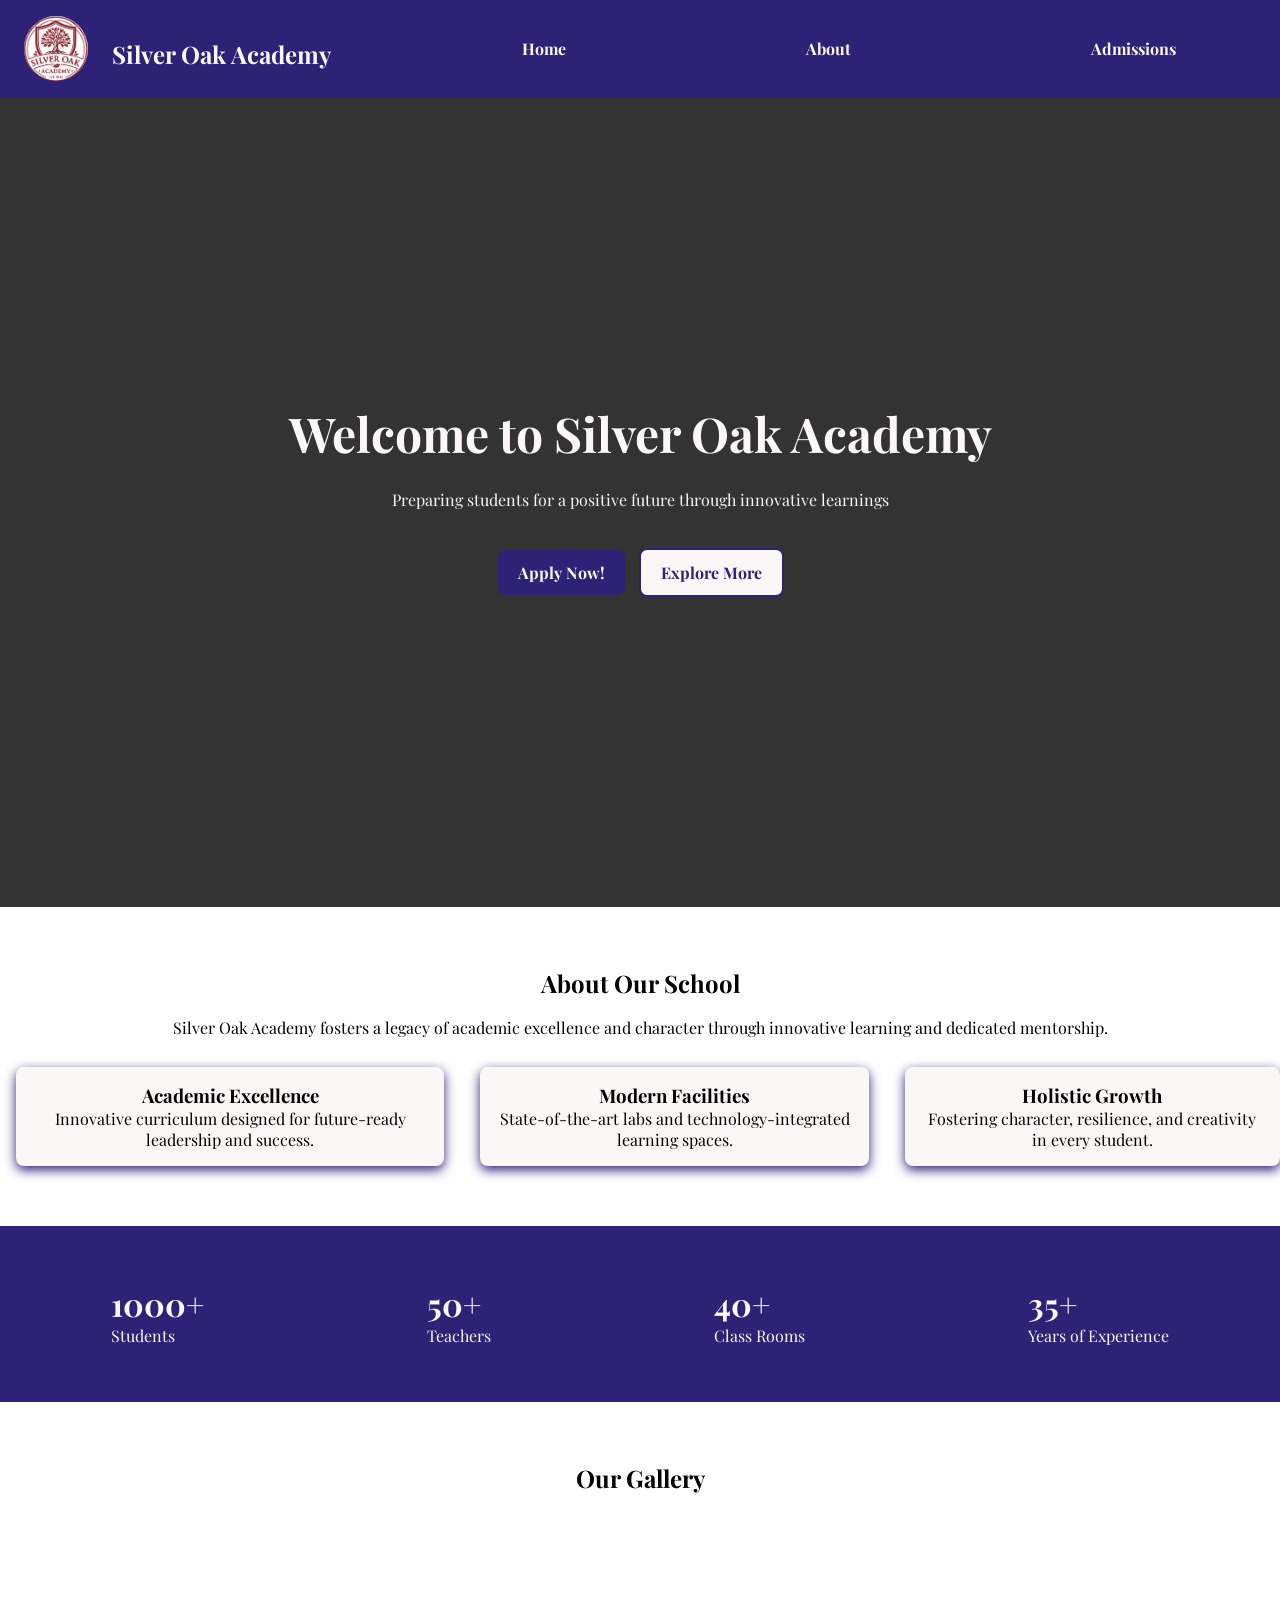
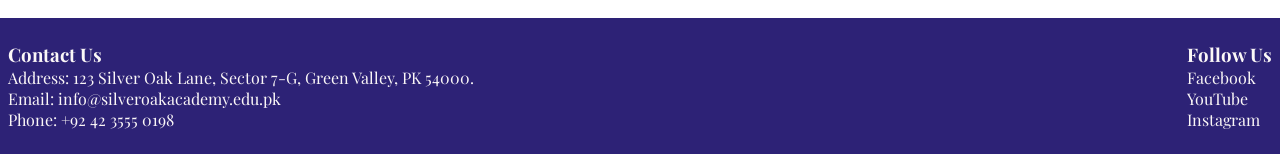
==== index.html @ 84cbb3ae "Initial push for School Website project" ====
<!doctype html>
<html lang="en">

<head>
    <meta charset="UTF-8" />
    <meta name="viewport" content="width=device-width, initial-scale=1.0" />
    <title>Home</title>
    <link rel="stylesheet" href="/style.css" />
    <link rel="preconnect" href="https://fonts.googleapis.com">
    <link rel="preconnect" href="https://fonts.gstatic.com" crossorigin>
    <link
        href="https://fonts.googleapis.com/css2?family=Montserrat:ital,wght@0,100..900;1,100..900&family=Playfair+Display:ital,wght@0,400..900;1,400..900&family=Poppins:ital,wght@0,100;0,200;0,300;0,400;0,500;0,600;0,700;0,800;0,900;1,100;1,200;1,300;1,400;1,500;1,600;1,700;1,800;1,900&family=Raleway:ital,wght@0,100..900;1,100..900&family=Rubik:ital,wght@0,300..900;1,300..900&display=swap"
        rel="stylesheet">
</head>

<body>
    <header>
        <div class="header-container container">
            <div class="logo">
                <img src="/schoollogo.png" alt="" />
                <h2>Silver Oak Academy</h2>
            </div>
            <nav>
                <ul>
                    <li><a href="/index.html">Home</a></li>
                    <li><a href="/about.html">About</a></li>
                    <li><a href="/admission.html">Admissions</a></li>
                </ul>
            </nav>
    </header>

    <!-- the after nav section / hero section -->
    <section class="hero">
        <div class="hero-content">
            <h1>Welcome to Silver Oak Academy</h1>
            <p>
                Preparing students for a positive future through innovative learnings
            </p>
            <div class="hero-btns">
                <a class="hero-btn1" href="/">Apply Now!</a>
                <a class="hero-btn2" href="/">Explore More</a>
            </div>
        </div>
    </section>

    <!-- About section -->
    <section class="about">
        <div class="container">
            <h2>About Our School</h2>
            <p>
                Silver Oak Academy fosters a legacy of academic excellence and
                character through innovative learning and dedicated mentorship.
            </p>
            <div class="features">
                <div class="card">
                    <h3>Academic Excellence</h3>
                    <p>
                        Innovative curriculum designed for future-ready leadership and
                        success.
                    </p>
                </div>
                <div class="card">
                    <h3>Modern Facilities</h3>
                    <p>
                        State-of-the-art labs and technology-integrated learning spaces.
                    </p>
                </div>
                <div class="card">
                    <h3>Holistic Growth</h3>
                    <p>
                        Fostering character, resilience, and creativity in every student.
                    </p>
                </div>
            </div>
        </div>
    </section>

    <!-- stats section -->
    <section class="stats">
        <div class="container stats-container">
            <div class="statbox">
                <h2>1000+</h2>
                <p>Students</p>
            </div>
            <div class="statbox">
                <h2>50+</h2>
                <p>Teachers</p>
            </div>
            <div class="statbox">
                <h2>40+</h2>
                <p>Class Rooms</p>
            </div>
            <div class="statbox">
                <h2>35+</h2>
                <p>Years of Experience</p>
            </div>
        </div>
    </section>

    <!-- Gallery -->
    <section class="gallery">
        <div class="container">
            <h2>Our Gallery</h2>
            <div class="gallery-grid">
                <img src="https://plus.unsplash.com/premium_photo-1690479510584-88e88bb4a44b?w=600&auto=format&fit=crop&q=60&ixlib=rb-4.1.0&ixid=M3wxMjA3fDB8MHxzZWFyY2h8OXx8Y2xhc3MlMjByb29tfGVufDB8fDB8fHww"
                    alt="">
                <img src="https://images.unsplash.com/photo-1577896851231-70ef18881754?w=600&auto=format&fit=crop&q=60&ixlib=rb-4.1.0&ixid=M3wxMjA3fDB8MHxzZWFyY2h8Nnx8Y2xhc3MlMjByb29tfGVufDB8fDB8fHww"
                    alt="">
                <img src="https://images.unsplash.com/photo-1509062522246-3755977927d7?w=600&auto=format&fit=crop&q=60&ixlib=rb-4.1.0&ixid=M3wxMjA3fDB8MHxzZWFyY2h8NXx8c2Nob29sfGVufDB8MHwwfHx8Mg%3D%3D"
                    alt="">
                <img src="https://images.unsplash.com/photo-1581726707445-75cbe4efc586?w=600&auto=format&fit=crop&q=60&ixlib=rb-4.1.0&ixid=M3wxMjA3fDB8MHxzZWFyY2h8MTZ8fHNjaG9vbHxlbnwwfDB8MHx8fDI%3D"
                    alt="">
                <img src="https://images.unsplash.com/photo-1636202339022-7d67f7447e3a?w=600&auto=format&fit=crop&q=60&ixlib=rb-4.1.0&ixid=M3wxMjA3fDB8MHxzZWFyY2h8NTF8fGNsYXNzcm9vbXxlbnwwfHwwfHx8MA%3D%3D"
                    alt="">
                <img src="https://plus.unsplash.com/premium_photo-1664301420258-06811f6c1b4a?w=600&auto=format&fit=crop&q=60&ixlib=rb-4.1.0&ixid=M3wxMjA3fDB8MHxzZWFyY2h8NTd8fGNsYXNzcm9vbXxlbnwwfHwwfHx8MA%3D%3D"
                    alt="">
            </div>
        </div>
    </section>

    <!-- footer -->
    <footer>
        <div class="container footer-container">
            <div class="contact">
                <h3>Contact Us</h3>
                <p>Address: 123 Silver Oak Lane, Sector 7-G, Green Valley, PK 54000.</p>
                <p>Email: info@silveroakacademy.edu.pk</p>
                <p>Phone: +92 42 3555 0198</p>
            </div>
            <div class="social">
                <h3>Follow Us</h3>
                <a href="/">Facebook</a>
                <a href="/">YouTube</a>
                <a href="/">Instagram</a>
            </div>
        </div>
    </footer>
</body>

</html>
---- style.css ----
* {
    padding: 0;
    margin: 0;
    box-sizing: border-box;
    font-family: "Playfair Display"
}

:root {
    --primcolor: #fbf7f7;
    --seccolor: #2d2276;
}

header {
    background-color: var(--seccolor);
    color: var(--primcolor);
}

.header-container {
    display: flex;
    justify-content: space-between;
    align-items: center;

    padding: 1em 1.5em;
}

.logo {
    display: flex;
    align-items: center;

}

.logo h2 {
    padding-top: 0.5em;
    padding-left: 1em;
}

.logo img {
    width: 4em;

    object-fit: cover;
    object-position: center;
    border-radius: 50%;
}

nav {
    display: flex;
    align-items: center;
}

nav a {
    text-decoration: none;
    color: var(--primcolor);
    font-weight: bold;
    cursor: pointer;
    padding-right: 5rem;
}

nav a:hover {
    opacity: 0.8;
}

ul {
    display: flex;
    gap: 10em;
}

ul li {
    list-style: none;
}

.hero {
    height: 90vh;
    background: linear-gradient(rgba(0, 0, 0, 0.8), rgba(0, 0, 0, 0.8)), url("https://images.unsplash.com/photo-1498243691581-b145c3f54a5a?w=600&auto=format&fit=crop&q=60&ixlib=rb-4.1.0&ixid=M3wxMjA3fDB8MHxzZWFyY2h8N3x8c2Nob29sfGVufDB8fDB8fHwy") no-repeat center center/cover;
    display: flex;
    justify-content: center;
    align-items: center;
    color: var(--primcolor);
}

.hero-content {
    display: flex;
    flex-direction: column;
    align-items: center;
}

.hero-content h1 {
    font-size: 3em;
    margin-bottom: 0.5em;

}

.hero-content p {
    text-align: center;
    font-size: 1em;
    margin-bottom: 2em;
}

.hero-btns {
    margin-left: 0;
    display: flex;
    justify-content: center;
}

.hero-btns .hero-btn1 {
    padding: 0.75em 1.25em;
    background-color: var(--seccolor);
    color: var(--primcolor);
    border-radius: 0.5em;
    text-decoration: none;
    font-weight: bold;
    margin: 0.5em;
}

.hero-btns .hero-btn2 {
    padding: 0.75em 1.25em;
    background-color: var(--primcolor);
    color: var(--seccolor);
    border-radius: 0.5em;
    border: 2px solid var(--seccolor);
    text-decoration: none;
    margin: 0.35em;
    font-weight: bold;
}

.hero-btn1:hover {
    opacity: 0.8;
}

.hero-btn2:hover {
    opacity: 0.8;
}

.about {
    padding: 3.75em 0em;
    text-align: center;
}

.about h2 {
    margin-bottom: 0.75em;
}

.features {
    display: flex;
    gap: 1.25em;
    margin-top: 1.8em;
}

.card {
    background-color: var(--primcolor);
    padding: 1em;
    margin-left: 1em;
    border-radius: 0.5em;
    box-shadow: 0 4px 12px var(--seccolor);
}

.stats {
    background-color: var(--seccolor);
    color: var(--primcolor);
    padding: 3.5em 0em;

}

.stats-container {
    display: flex;
    justify-content: space-around;
    align-items: center;
}

.statbox h2 {
    font-size: 2em;
}

.gallery {
    padding: 3.75em 0em;
    text-align: center;
    font-weight: bolder;
}

.gallery-grid {
    display: flex;
    flex-wrap: wrap;
    justify-content: center;
    gap: 1em;
    margin-top: 2em;

}

.gallery-grid img {
    width: 28em;
    border-radius: 1em;
}

footer {
    background-color: var(--seccolor);
    color: var(--primcolor);
    padding: 1em 0em;
}

footer .container {
    display: flex;
    justify-content: space-between;
}

.contact {
    margin: 0.5em;
}

.social {
    margin: 0.5em;
}

.social a {
    display: block;
    text-decoration: none;
    color: var(--primcolor);

}


.social a:hover {
    opacity: 0.8;
}
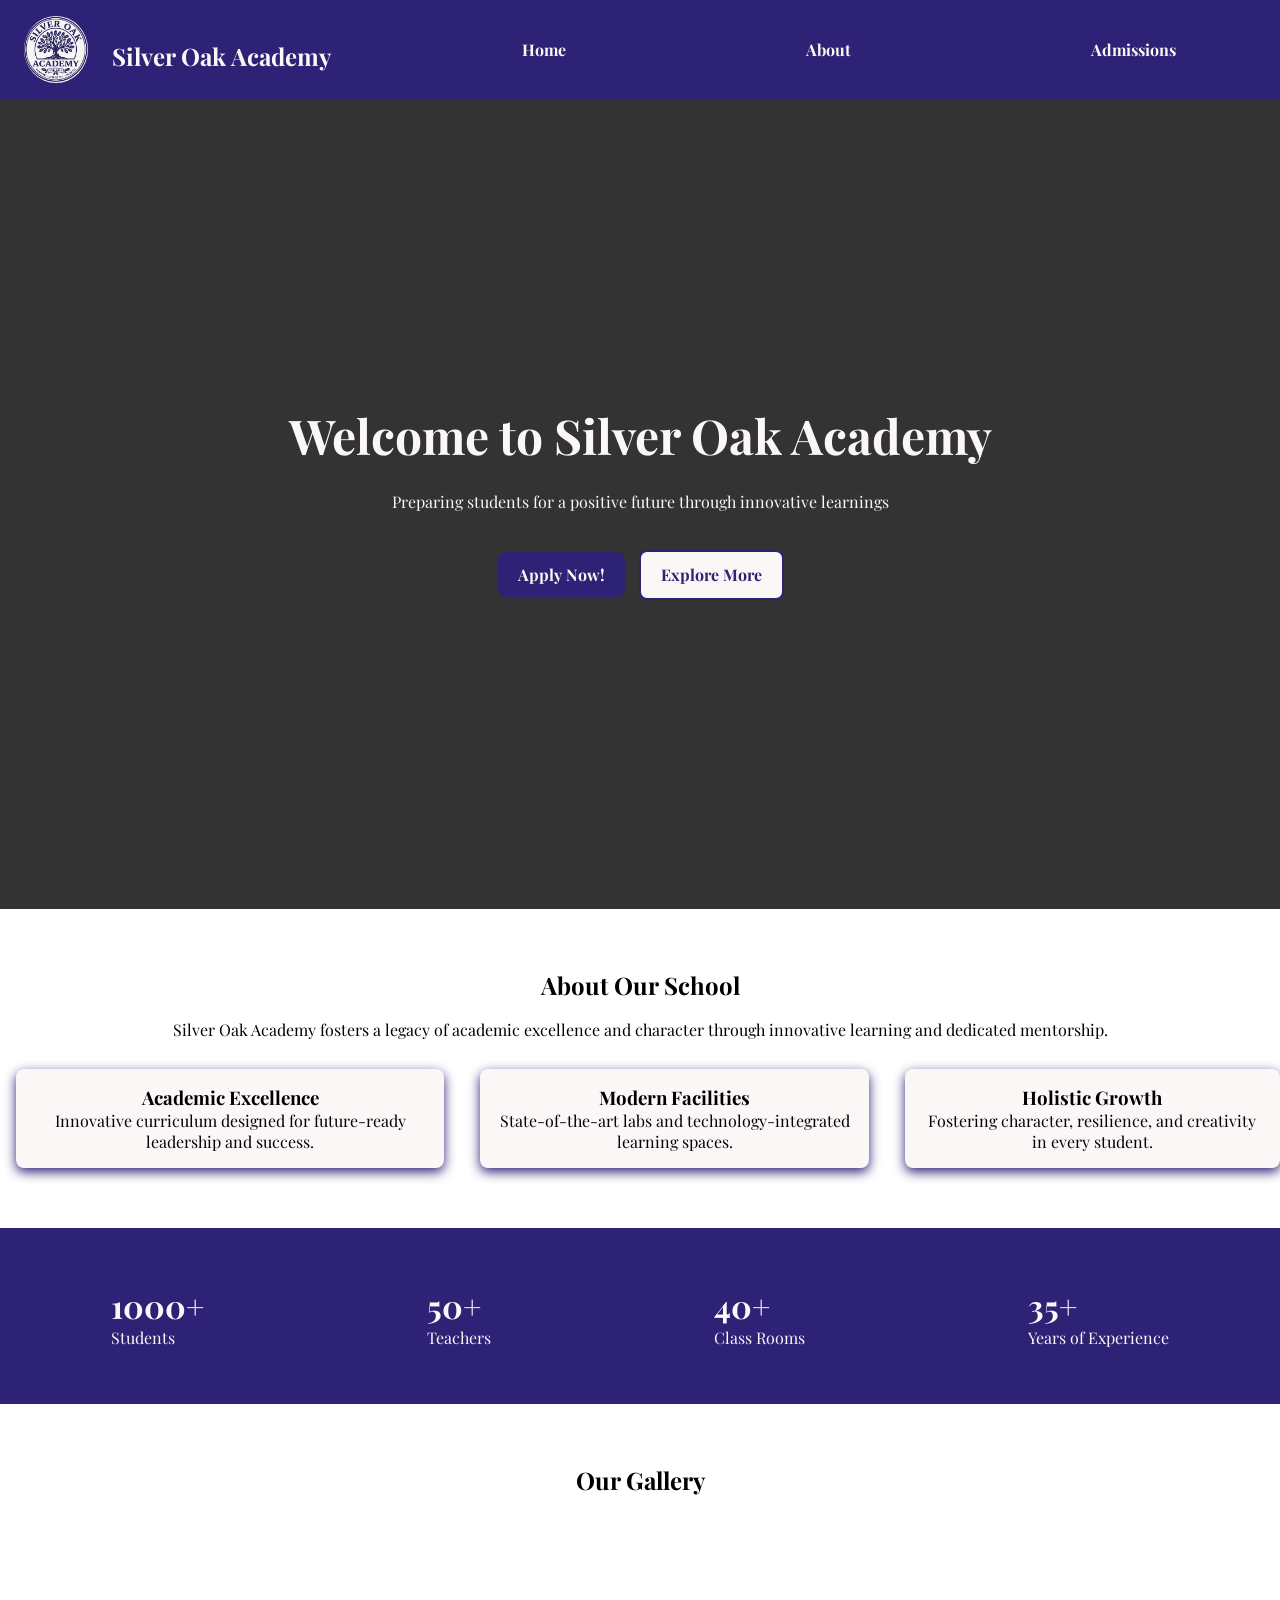
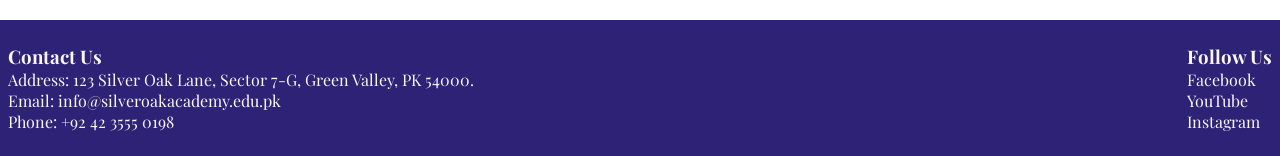
==== commit be1a5209: "Fixed CSS link and added logo file" ====
--- a/index.html
+++ b/index.html
@@ -11,13 +11,14 @@
     <link
         href="https://fonts.googleapis.com/css2?family=Montserrat:ital,wght@0,100..900;1,100..900&family=Playfair+Display:ital,wght@0,400..900;1,400..900&family=Poppins:ital,wght@0,100;0,200;0,300;0,400;0,500;0,600;0,700;0,800;0,900;1,100;1,200;1,300;1,400;1,500;1,600;1,700;1,800;1,900&family=Raleway:ital,wght@0,100..900;1,100..900&family=Rubik:ital,wght@0,300..900;1,300..900&display=swap"
         rel="stylesheet">
+    <link rel="stylesheet" href="style.css"> 
 </head>
 
 <body>
     <header>
         <div class="header-container container">
             <div class="logo">
-                <img src="/schoollogo.png" alt="" />
+                <img src="logoo2.png" alt="" />
                 <h2>Silver Oak Academy</h2>
             </div>
             <nav>
